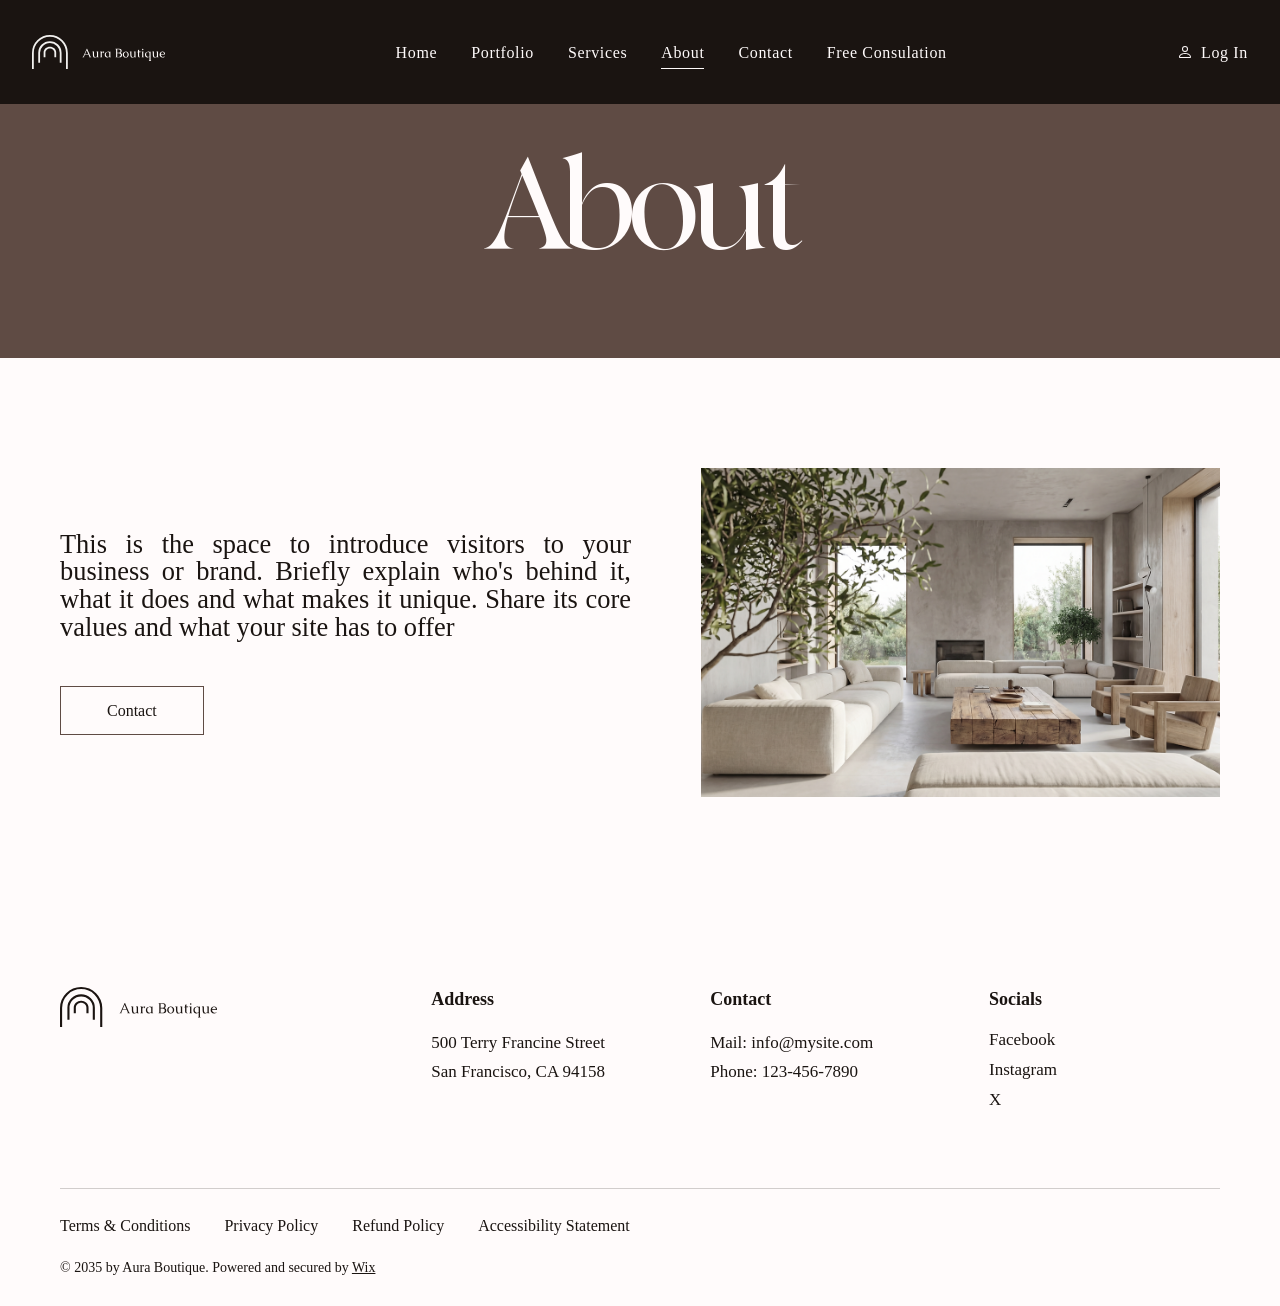
==== pages/about.html @ 4ff27be2 "commit three" ====
<!doctype html>
<html lang="en">
<head>
  <meta charset="UTF-8" />
  <meta name="viewport" content="width=device-width, initial-scale=1.0" />
  <title>About | Interior Design Company</title>
  <link rel="stylesheet" href="../css/reset.css" />
  <link rel="stylesheet" href="../css/style.css" />
</head>
<body>
  <header class="navbar">
    <div class="navbar-inner">
      <a href="../index.html" class="brand">
        <img class="brand-logo" src="../img/logo.svg" alt="Aura Boutique" />
      </a>
      <nav class="nav-links" aria-label="Site">
        <ul>
          <li><a class="nav-item" href="../index.html">Home</a></li>
          <li><a class="nav-item" href="./portfolio.html">Portfolio</a></li>
          <li><a class="nav-item" href="./services.html">Services</a></li>
          <li><a class="nav-item active" href="./about.html">About</a></li>
          <li><a class="nav-item" href="./contact.html">Contact</a></li>
          <li><a class="nav-item" href="./contact.html">Free Consulation</a></li>
        </ul>
      </nav>
      <a class="login" href="#">
        <svg xmlns="http://www.w3.org/2000/svg" width="16" height="16" fill="currentColor" class="bi bi-person" viewBox="0 0 16 16">
          <path d="M8 8a3 3 0 1 0 0-6 3 3 0 0 0 0 6m2-3a2 2 0 1 1-4 0 2 2 0 0 1 4 0m4 8c0 1-1 1-1 1H3s-1 0-1-1 1-4 6-4 6 3 6 4m-1-.004c-.001-.246-.154-.986-.832-1.664C11.516 10.68 10.289 10 8 10s-3.516.68-4.168 1.332c-.678.678-.83 1.418-.832 1.664z"/>
        </svg>
        <span>Log In</span>
      </a>
      <button class="hamburger" type="button" aria-label="Menu" aria-expanded="false">
        <span></span>
        <span></span>
        <span></span>
      </button>
    </div>
  </header>

  <div class="menu-overlay" id="menu-overlay" aria-hidden="true">
    <button class="menu-close" type="button" aria-label="Close">
      <svg xmlns="http://www.w3.org/2000/svg" width="28" height="28" viewBox="0 0 28 28" fill="none" stroke="currentColor" stroke-width="1.4">
        <path d="M3 3l22 22M25 3L3 25"/>
      </svg>
    </button>
    <nav class="menu-nav">
      <ul>
        <li><a class="menu-item" href="../index.html">Home</a></li>
        <li><a class="menu-item" href="./portfolio.html">Portfolio</a></li>
        <li><a class="menu-item" href="./services.html">Services</a></li>
        <li><a class="menu-item active" href="./about.html">About</a></li>
        <li><a class="menu-item" href="./contact.html">Contact</a></li>
        <li><a class="menu-item" href="./contact.html">Free Consulation</a></li>
      </ul>
    </nav>
  </div>

  <main>
    <section class="page-hero">
      <div class="container">
        <h1 class="page-title">About</h1>
      </div>
    </section>

    <section class="about">
      <div class="container about-grid">
        <div class="about-text">
          <p>This is the space to introduce visitors to your business or brand. Briefly explain who's behind it, what it does and what makes it unique. Share its core values and what your site has to offer</p>
          <a class="btn-outline-dark" href="./contact.html">Contact</a>
        </div>
        <div class="about-media">
          <img src="../img/about.jpg" alt="Interior design" />
        </div>
      </div>
    </section>
  </main>

  <footer class="footer">
    <div class="container">
      <div class="footer-top">
        <div class="footer-brand">
          <img src="../img/logo-footer.svg" alt="Aura Boutique" />
        </div>
        <div class="footer-col">
          <h4>Address</h4>
          <p>500 Terry Francine Street<br />San Francisco, CA 94158</p>
        </div>
        <div class="footer-col">
          <h4>Contact</h4>
          <p>Mail: info@mysite.com<br />Phone: 123-456-7890</p>
        </div>
        <div class="footer-col">
          <h4>Socials</h4>
          <ul class="footer-socials">
            <li><a href="https://www.facebook.com/wix">Facebook</a></li>
            <li><a href="https://www.instagram.com/wix">Instagram</a></li>
            <li><a href="https://www.twitter.com/wix">X</a></li>
          </ul>
        </div>
      </div>
      <div class="footer-bottom">
        <ul class="footer-links">
          <li><a href="#">Terms &amp; Conditions</a></li>
          <li><a href="#">Privacy Policy</a></li>
          <li><a href="#">Refund Policy</a></li>
          <li><a href="#">Accessibility Statement</a></li>
        </ul>
        <p class="footer-copy">© 2035 by Aura Boutique. Powered and secured by <a href="https://www.wix.com/">Wix</a></p>
      </div>
    </div>
  </footer>

  <script src="../js/script.js"></script>
</body>
</html>
---- css/style.css ----
@font-face {
  font-family: "Crave Fine";
  src: url("../fonts/crave-fine-400.woff2") format("woff2");
  font-weight: 400;
  font-style: normal;
  font-display: swap;
}

@font-face {
  font-family: "Crave Fine";
  src: url("../fonts/crave-fine-700.woff2") format("woff2");
  font-weight: 700;
  font-style: normal;
  font-display: swap;
}

@font-face {
  font-family: "Caudex";
  src: url("../fonts/caudex-400.woff2") format("woff2");
  font-weight: 400;
  font-style: normal;
  font-display: swap;
}

@font-face {
  font-family: "Caudex";
  src: url("../fonts/caudex-700.woff2") format("woff2");
  font-weight: 700;
  font-style: normal;
  font-display: swap;
}

:root {
  --dark: #1a1411;
  --cream: #fffbfb;
  --taupe: #5f4b44;
  --line-dark: #1b2928;
  --nav-h: 104px;
}

.container {
  width: min(1160px, 100% - 64px);
  margin-inline: auto;
}

section[id] {
  scroll-margin-top: calc(var(--nav-h) + 4px);
}

.navbar {
  position: fixed;
  inset: 0 0 auto 0;
  z-index: 100;
  height: var(--nav-h);
  background-color: var(--dark);
}

.navbar-inner {
  height: 100%;
  display: flex;
  align-items: center;
  justify-content: space-between;
  gap: 24px;
  padding-inline: 32px;
}

.brand-logo {
  height: 34px;
  width: auto;
}

.nav-links ul {
  display: flex;
  align-items: center;
  gap: 34px;
}

.nav-item {
  font-size: 16px;
  letter-spacing: 0.04em;
  color: var(--cream);
  position: relative;
  padding-bottom: 4px;
  transition: opacity 0.25s ease;
}

.nav-item:hover {
  opacity: 0.7;
}

.nav-item.active {
  opacity: 1;
}

.nav-item.active::after {
  content: "";
  position: absolute;
  left: 0;
  right: 0;
  bottom: -2px;
  height: 1px;
  background-color: var(--cream);
}

.login {
  display: inline-flex;
  align-items: center;
  gap: 8px;
  font-size: 16px;
  letter-spacing: 0.04em;
  color: var(--cream);
  transition: opacity 0.25s ease;
}

.login:hover {
  opacity: 0.7;
}

.hamburger {
  display: none;
  width: 65px;
  height: 65px;
  flex-direction: column;
  align-items: center;
  justify-content: center;
  gap: 7px;
  background-color: var(--taupe);
}

.hamburger span {
  display: block;
  width: 28px;
  height: 2px;
  background-color: var(--cream);
}

.menu-overlay {
  position: fixed;
  inset: 0;
  z-index: 200;
  background-color: var(--dark);
  display: flex;
  align-items: center;
  padding: 24px 40px;
  opacity: 0;
  visibility: hidden;
  transition: opacity 0.3s ease, visibility 0.3s ease;
}

.menu-overlay.open {
  opacity: 1;
  visibility: visible;
}

.menu-close {
  position: absolute;
  top: 20px;
  right: 32px;
  color: var(--cream);
  transition: opacity 0.25s ease;
}

.menu-close:hover {
  opacity: 0.6;
}

.menu-nav {
  width: 100%;
}

.menu-nav ul {
  width: min(480px, 100%);
}

.menu-nav li {
  border-bottom: 1px solid rgba(255, 251, 250, 0.25);
}

.menu-item {
  display: block;
  padding: 18px 0;
  font-size: 30px;
  color: var(--cream);
  transition: opacity 0.25s ease;
}

.menu-item:hover {
  opacity: 0.6;
}

.menu-item.active {
  text-decoration: underline;
  text-underline-offset: 8px;
}

.hero {
  min-height: calc(100vh - var(--nav-h));
  min-height: calc(100svh - var(--nav-h));
  padding-top: var(--nav-h);
  background-image: linear-gradient(rgba(26, 20, 17, 0.55), rgba(26, 20, 17, 0.3)), url("../img/hero-bg.png");
  background-size: cover;
  background-position: center;
  display: flex;
}

.hero-content {
  width: min(1160px, 100% - 64px);
  margin-inline: auto;
  display: flex;
  flex-direction: column;
  align-items: center;
  justify-content: flex-start;
  text-align: center;
  padding-block: 60px 70px;
}

.hero h1 {
  font-family: "Crave Fine", serif;
  font-weight: 400;
  font-size: clamp(3.4rem, 11.5vw, 8.1rem);
  line-height: 0.95;
  letter-spacing: -0.05em;
  color: var(--cream);
}

.hero-subtitle {
  margin-top: 26px;
  font-size: clamp(0.75rem, 1.1vw, 0.85rem);
  color: var(--cream);
}

.hero-circle {
  margin-top: auto;
  align-self: center;
  width: 261px;
  height: 261px;
  border: 1px solid var(--cream);
  border-radius: 50%;
  display: flex;
  align-items: center;
  justify-content: center;
  text-align: center;
  font-size: 19px;
  color: var(--cream);
  transition: background-color 0.3s ease, color 0.3s ease;
}

.hero-circle:hover {
  background-color: var(--cream);
  color: var(--dark);
}

@media (min-width: 993px) {
  .hero-circle {
    align-self: flex-end;
    margin-right: 56px;
  }
}

.about {
  background-color: var(--cream);
  padding-block: 110px;
}

.about-grid {
  display: grid;
  grid-template-columns: 1.1fr 1fr;
  gap: 70px;
  align-items: center;
}

.about-text h2 {
  font-size: clamp(0.75rem, 1.1vw, 0.85rem);
  font-weight: 400;
  color: var(--dark);
  margin-bottom: 40px;
}

.about-text p {
  font-size: clamp(1.2rem, 2.35vw, 1.65rem);
  line-height: 1.05;
  text-align: justify;
  color: var(--dark);
  margin-bottom: 44px;
}

.btn-outline-dark {
  display: inline-block;
  border: 1px solid var(--taupe);
  color: var(--dark);
  font-size: 16px;
  padding: 13px 46px;
  transition: background-color 0.3s ease, color 0.3s ease;
}

.btn-outline-dark:hover {
  background-color: var(--taupe);
  color: var(--cream);
}

.about-media img {
  width: 100%;
  height: auto;
  object-fit: cover;
}

.services {
  background-color: var(--taupe);
  padding-block: 110px;
}

.section-title {
  font-family: "Crave Fine", serif;
  font-weight: 400;
  font-size: clamp(2.8rem, 9.25vw, 6.5rem);
  line-height: 0.85;
  letter-spacing: -0.05em;
  color: var(--cream);
  margin-bottom: 70px;
}

.service-row {
  display: flex;
  align-items: center;
  justify-content: space-between;
  gap: 32px;
  padding-block: 30px;
  border-top: 1px solid rgba(255, 251, 250, 0.35);
}

.service-row:last-child {
  border-bottom: 1px solid rgba(255, 251, 250, 0.35);
}

.service-info h3 {
  font-weight: 400;
  font-size: clamp(1.3rem, 2.7vw, 1.9rem);
  color: var(--cream);
}

.service-info p {
  margin-top: 10px;
  font-size: 14px;
  color: var(--cream);
}

.btn-outline-light {
  display: inline-block;
  flex-shrink: 0;
  border: 1px solid var(--cream);
  color: var(--cream);
  font-size: 14px;
  padding: 11px 34px;
  transition: background-color 0.3s ease, color 0.3s ease;
}

.btn-outline-light:hover {
  background-color: var(--cream);
  color: var(--taupe);
}

.projects {
  background-color: var(--dark);
  padding-block: 110px;
}

.projects-grid {
  display: grid;
  grid-template-columns: repeat(3, 1fr);
  gap: 44px;
}

.project-card figure {
  overflow: hidden;
}

.project-card img {
  width: 100%;
  height: auto;
  aspect-ratio: 137 / 100;
  object-fit: cover;
  transition: transform 0.5s ease;
}

.project-card a:hover img {
  transform: scale(1.04);
}

.project-number {
  display: none;
}

.project-card h3 {
  margin-top: clamp(18px, 3vw, 34px);
  font-weight: 400;
  font-size: clamp(1.2rem, 2.35vw, 1.65rem);
  line-height: 1.1;
  color: var(--cream);
}

.project-desc {
  margin-top: 4px;
  font-size: clamp(0.8rem, 1.16vw, 0.85rem);
  line-height: 1.45;
  color: var(--cream);
}

.projects-more {
  margin-top: 64px;
}

.projects-more a {
  font-size: 18px;
  color: var(--cream);
  text-decoration: underline;
  text-underline-offset: 6px;
  transition: opacity 0.25s ease;
}

.projects-more a:hover {
  opacity: 0.6;
}

.contact {
  display: grid;
  grid-template-columns: 1fr 1fr;
  background-color: var(--dark);
}

.contact-media img {
  width: 100%;
  height: 100%;
  object-fit: cover;
}

.contact-panel {
  background-color: var(--cream);
  padding: clamp(48px, 6vw, 90px);
}

.contact-panel h2 {
  font-size: clamp(2.1rem, 3vw, 2.6rem);
  font-weight: 400;
  letter-spacing: -0.05em;
  color: var(--dark);
  margin-bottom: 44px;
}

.contact-form .form-row {
  display: grid;
  grid-template-columns: 1fr 1fr;
  gap: 30px;
}

.form-field {
  margin-bottom: 30px;
}

.form-field label {
  display: block;
  font-size: 14px;
  color: var(--dark);
  margin-bottom: 8px;
}

.form-field input,
.form-field textarea {
  width: 100%;
  background: transparent;
  border: none;
  border-bottom: 1px solid rgba(26, 20, 17, 0.45);
  padding: 8px 0;
  font-size: 16px;
  outline: none;
  transition: border-color 0.25s ease;
}

.form-field input:focus,
.form-field textarea:focus {
  border-bottom-color: var(--dark);
}

.form-field textarea {
  resize: vertical;
}

.form-submit {
  border-color: var(--line-dark);
  background: transparent;
}

.form-submit:hover {
  background-color: var(--line-dark);
  color: var(--cream);
}

.page-hero {
  background-color: var(--taupe);
  padding-top: var(--nav-h);
  padding-bottom: clamp(20px, 2vw, 30px);
}

.page-hero .container {
  padding-top: clamp(40px, 4.7vw, 53px);
  text-align: center;
}

.page-title {
  font-family: "Crave Fine", serif;
  font-weight: 400;
  font-size: clamp(4rem, 11.5vw, 8.1rem);
  line-height: 0.8;
  letter-spacing: -0.05em;
  color: var(--cream);
  margin-bottom: clamp(40px, 6.4vw, 72px);
}

.page-title.split {
  font-size: clamp(4.5rem, 13.4vw, 9.4rem);
  line-height: 1.25;
  letter-spacing: 0;
  margin-bottom: clamp(36px, 5.4vw, 61px);
}

.services-hero .container {
  padding-top: clamp(60px, 8.7vw, 97px);
}

.portfolio-gallery {
  display: grid;
  grid-template-columns: repeat(2, 1fr);
  gap: clamp(24px, 2.6vw, 29px);
  text-align: left;
}

.portfolio-gallery figure img {
  width: 100%;
  aspect-ratio: 137 / 100;
  object-fit: cover;
}

.gallery-title {
  margin-top: clamp(18px, 3.2vw, 36px);
  font-family: "Crave Fine", serif;
  font-weight: 400;
  font-size: clamp(1rem, 1.54vw, 1.08rem);
  line-height: 1.4;
  color: var(--cream);
}

.gallery-desc {
  margin-top: 2px;
  font-size: clamp(0.8rem, 1.16vw, 0.82rem);
  line-height: 1.4;
  color: var(--cream);
}

.services-page-list {
  text-align: left;
}

.services-page-list .service-info h3 {
  font-family: "Crave Fine", serif;
  font-weight: 400;
  font-size: clamp(1.1rem, 2.14vw, 1.5rem);
}

.footer {
  background-color: var(--cream);
  padding-block: 80px 30px;
}

.footer-top {
  display: grid;
  grid-template-columns: 1.4fr 1fr 1fr 1fr;
  gap: 48px;
}

.footer-brand img {
  height: 40px;
  width: auto;
}

.footer-col h4 {
  font-size: 18px;
  font-weight: 700;
  color: var(--dark);
  margin-bottom: 18px;
}

.footer-col p {
  font-size: 17px;
  line-height: 1.7;
  color: var(--dark);
}

.footer-socials li {
  margin-bottom: 8px;
}

.footer-socials a {
  font-size: 17px;
  color: var(--dark);
  transition: opacity 0.25s ease;
}

.footer-socials a:hover {
  opacity: 0.55;
}

.footer-bottom {
  margin-top: 70px;
  padding-top: 26px;
  border-top: 1px solid rgba(26, 20, 17, 0.2);
}

.footer-links {
  display: flex;
  flex-wrap: wrap;
  gap: 34px;
}

.footer-links a {
  font-size: 16px;
  color: var(--dark);
  transition: opacity 0.25s ease;
}

.footer-links a:hover {
  opacity: 0.55;
}

.footer-copy {
  margin-top: 22px;
  font-size: 14px;
  color: var(--dark);
}

.footer-copy a {
  text-decoration: underline;
}

@media (max-width: 992px) {
  .nav-links,
  .login {
    display: none;
  }

  .hamburger {
    display: flex;
  }

  .about-grid {
    grid-template-columns: 1fr;
    gap: 48px;
  }

  .projects-grid {
    grid-template-columns: 1fr;
    gap: 60px;
  }

  .portfolio-gallery {
    grid-template-columns: 1fr;
  }

  .contact {
    grid-template-columns: 1fr;
  }

  .contact-media img {
    height: 420px;
  }

  .footer-top {
    grid-template-columns: 1fr 1fr;
  }
}

@media (max-width: 560px) {
  .container {
    width: min(1160px, 100% - 40px);
  }

  .navbar-inner {
    padding-inline: 20px;
  }

  .brand-logo {
    height: 28px;
  }

  .hamburger {
    width: 56px;
    height: 56px;
  }

  .hero-content {
    padding-block: 70px 40px;
  }

  .hero-circle {
    width: 220px;
    height: 220px;
  }

  .contact-form .form-row {
    grid-template-columns: 1fr;
    gap: 0;
  }

  .footer-top {
    grid-template-columns: 1fr;
    gap: 40px;
  }
}
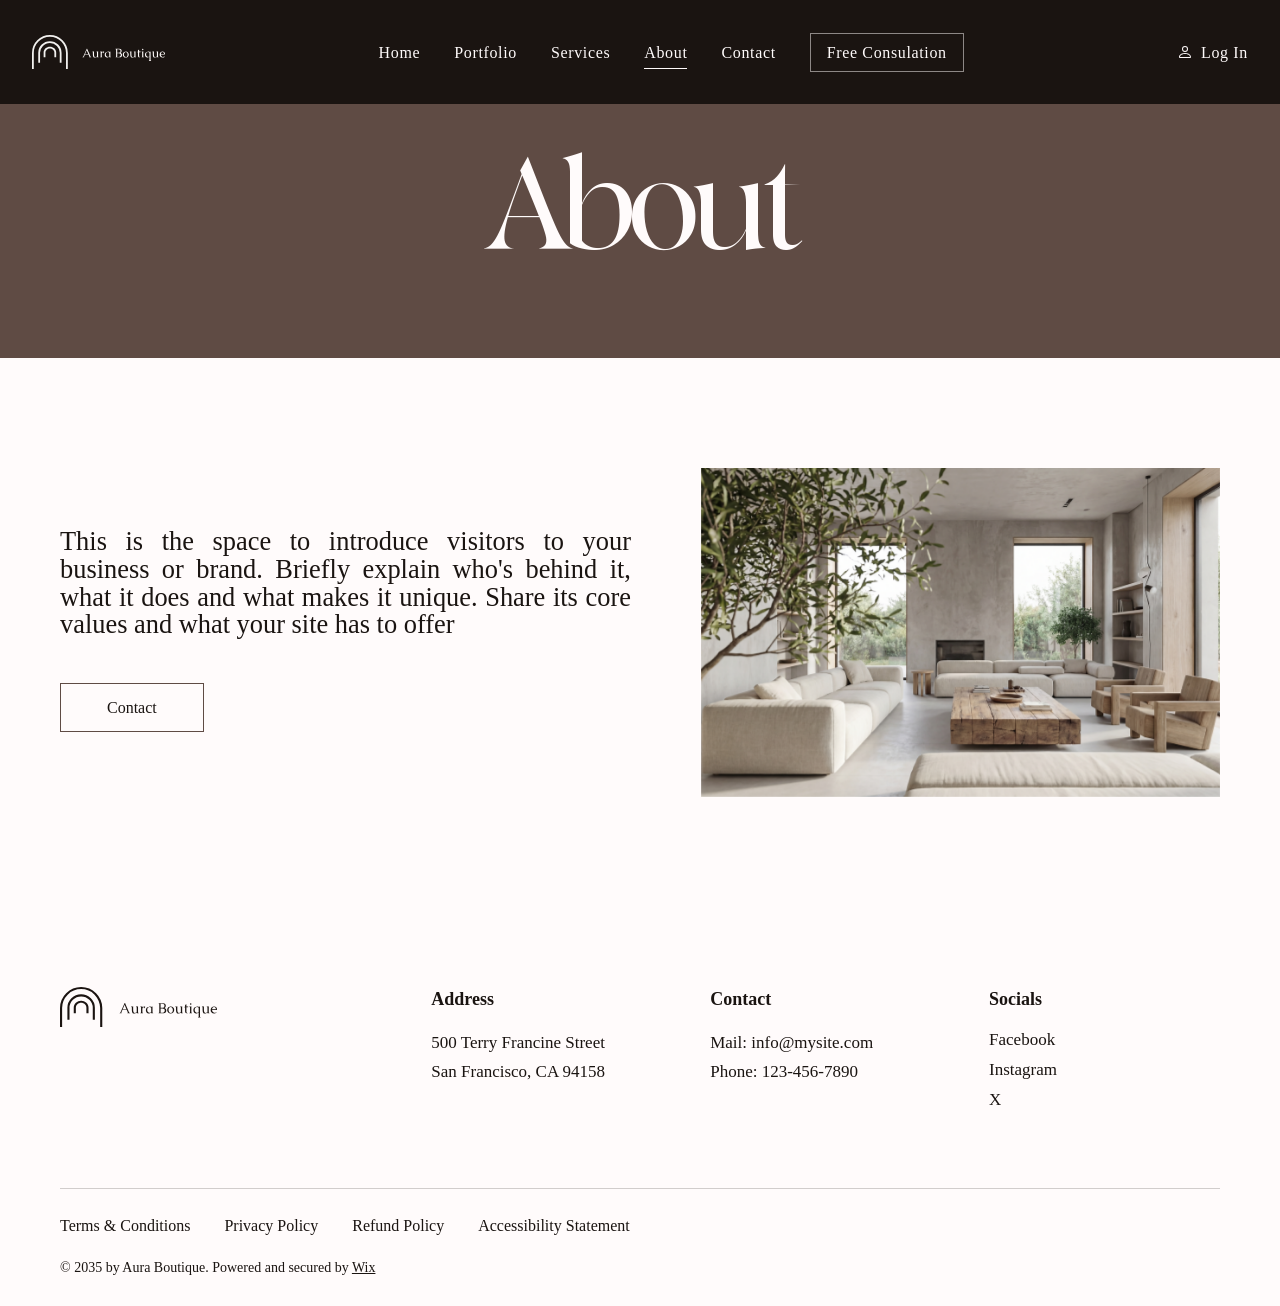
==== commit 3580eb52: "fourth commit" ====
--- a/pages/about.html
+++ b/pages/about.html
@@ -5,7 +5,18 @@
   <meta name="viewport" content="width=device-width, initial-scale=1.0" />
   <title>About | Interior Design Company</title>
   <link rel="stylesheet" href="../css/reset.css" />
-  <link rel="stylesheet" href="../css/style.css" />
+  <link rel="stylesheet" href="../css/fonts.css" />
+  <link rel="stylesheet" href="../css/base.css" />
+  <link rel="stylesheet" href="../css/navbar.css" />
+  <link rel="stylesheet" href="../css/hero.css" />
+  <link rel="stylesheet" href="../css/about.css" />
+  <link rel="stylesheet" href="../css/services.css" />
+  <link rel="stylesheet" href="../css/projects.css" />
+  <link rel="stylesheet" href="../css/contact.css" />
+  <link rel="stylesheet" href="../css/pages.css" />
+  <link rel="stylesheet" href="../css/footer.css" />
+  <link rel="stylesheet" href="../css/responsive.css" />
+  <link rel="stylesheet" href="../css/animations.css" />
 </head>
 <body>
   <header class="navbar">
--- a/css/fonts.css
+++ b/css/fonts.css
@@ -0,0 +1,31 @@
+@font-face {
+  font-family: "Crave Fine";
+  src: url("../fonts/crave-fine-400.woff2") format("woff2");
+  font-weight: 400;
+  font-style: normal;
+  font-display: swap;
+}
+
+@font-face {
+  font-family: "Crave Fine";
+  src: url("../fonts/crave-fine-700.woff2") format("woff2");
+  font-weight: 700;
+  font-style: normal;
+  font-display: swap;
+}
+
+@font-face {
+  font-family: "Caudex";
+  src: url("../fonts/caudex-400.woff2") format("woff2");
+  font-weight: 400;
+  font-style: normal;
+  font-display: swap;
+}
+
+@font-face {
+  font-family: "Caudex";
+  src: url("../fonts/caudex-700.woff2") format("woff2");
+  font-weight: 700;
+  font-style: normal;
+  font-display: swap;
+}
--- a/css/base.css
+++ b/css/base.css
@@ -0,0 +1,8 @@
+.container {
+  width: min(1160px, 100% - 64px);
+  margin-inline: auto;
+}
+
+section[id] {
+  scroll-margin-top: calc(104px + 4px);
+}
--- a/css/navbar.css
+++ b/css/navbar.css
@@ -0,0 +1,145 @@
+.navbar {
+  position: fixed;
+  inset: 0 0 auto 0;
+  z-index: 100;
+  height: 104px;
+  background-color: #1a1411;
+}
+
+.navbar-inner {
+  height: 100%;
+  display: flex;
+  align-items: center;
+  justify-content: space-between;
+  gap: 24px;
+  padding-inline: 32px;
+}
+
+.brand-logo {
+  height: 34px;
+  width: auto;
+}
+
+.nav-links ul {
+  display: flex;
+  align-items: center;
+  gap: 34px;
+}
+
+.nav-item {
+  font-size: 16px;
+  letter-spacing: 0.04em;
+  color: #fffbfb;
+  position: relative;
+  padding-bottom: 4px;
+  transition: opacity 0.25s ease;
+}
+
+.nav-item:hover {
+  opacity: 0.7;
+}
+
+.nav-item.active {
+  opacity: 1;
+}
+
+.nav-item.active::after {
+  content: "";
+  position: absolute;
+  left: 0;
+  right: 0;
+  bottom: -2px;
+  height: 1px;
+  background-color: #fffbfb;
+}
+
+.login {
+  display: inline-flex;
+  align-items: center;
+  gap: 8px;
+  font-size: 16px;
+  letter-spacing: 0.04em;
+  color: #fffbfb;
+  transition: opacity 0.25s ease;
+}
+
+.login:hover {
+  opacity: 0.7;
+}
+
+.hamburger {
+  display: none;
+  width: 65px;
+  height: 65px;
+  flex-direction: column;
+  align-items: center;
+  justify-content: center;
+  gap: 7px;
+  background-color: #5f4b44;
+}
+
+.hamburger span {
+  display: block;
+  width: 28px;
+  height: 2px;
+  background-color: #fffbfb;
+}
+
+.menu-overlay {
+  position: fixed;
+  inset: 0;
+  z-index: 200;
+  background-color: #1a1411;
+  display: flex;
+  align-items: center;
+  padding: 24px 40px;
+  opacity: 0;
+  visibility: hidden;
+  transition: opacity 0.3s ease, visibility 0.3s ease;
+}
+
+.menu-overlay.open {
+  opacity: 1;
+  visibility: visible;
+}
+
+.menu-close {
+  position: absolute;
+  top: 20px;
+  right: 32px;
+  color: #fffbfb;
+  transition: opacity 0.25s ease;
+}
+
+.menu-close:hover {
+  opacity: 0.6;
+}
+
+.menu-nav {
+  width: 100%;
+}
+
+.menu-nav ul {
+  width: min(480px, 100%);
+}
+
+.menu-nav li {
+  border-bottom: 1px solid rgba(255, 251, 250, 0.25);
+}
+
+.menu-item {
+  display: block;
+  padding: 18px 0;
+  font-size: 30px;
+  color: #fffbfb;
+  transition: opacity 0.25s ease;
+}
+
+.menu-item:hover {
+  opacity: 0.6;
+}
+
+.menu-item.active {
+  text-decoration: underline;
+  text-underline-offset: 8px;
+}
--- a/css/hero.css
+++ b/css/hero.css
@@ -0,0 +1,63 @@
+.hero {
+  min-height: calc(100vh - 104px);
+  min-height: calc(100svh - 104px);
+  padding-top: 104px;
+  background-image: linear-gradient(rgba(26, 20, 17, 0.55), rgba(26, 20, 17, 0.3)), url("../img/hero-bg.png");
+  background-size: cover;
+  background-position: center;
+  display: flex;
+}
+
+.hero-content {
+  width: min(1160px, 100% - 64px);
+  margin-inline: auto;
+  display: flex;
+  flex-direction: column;
+  align-items: center;
+  justify-content: flex-start;
+  text-align: center;
+  padding-block: 60px 70px;
+}
+
+.hero h1 {
+  font-family: "Crave Fine", serif;
+  font-weight: 400;
+  font-size: clamp(3.4rem, 11.5vw, 8.1rem);
+  line-height: 0.95;
+  letter-spacing: -0.05em;
+  color: #fffbfb;
+}
+
+.hero-subtitle {
+  margin-top: 26px;
+  font-size: clamp(0.75rem, 1.1vw, 0.85rem);
+  color: #fffbfb;
+}
+
+.hero-circle {
+  margin-top: auto;
+  align-self: center;
+  width: 261px;
+  height: 261px;
+  border: 1px solid #fffbfb;
+  border-radius: 50%;
+  display: flex;
+  align-items: center;
+  justify-content: center;
+  text-align: center;
+  font-size: 19px;
+  color: #fffbfb;
+  transition: background-color 0.3s ease, color 0.3s ease;
+}
+
+.hero-circle:hover {
+  background-color: #fffbfb;
+  color: #1a1411;
+}
+
+@media (min-width: 993px) {
+  .hero-circle {
+    align-self: flex-end;
+    margin-right: 56px;
+  }
+}
--- a/css/about.css
+++ b/css/about.css
@@ -0,0 +1,46 @@
+.about {
+  background-color: #fffbfb;
+  padding-block: 110px;
+}
+
+.about-grid {
+  display: grid;
+  grid-template-columns: 1.1fr 1fr;
+  gap: 70px;
+  align-items: center;
+}
+
+.about-text h2 {
+  font-size: clamp(0.75rem, 1.1vw, 0.85rem);
+  font-weight: 400;
+  color: #1a1411;
+  margin-bottom: 40px;
+}
+
+.about-text p {
+  font-size: clamp(1.2rem, 2.35vw, 1.65rem);
+  line-height: 1.05;
+  text-align: justify;
+  color: #1a1411;
+  margin-bottom: 44px;
+}
+
+.btn-outline-dark {
+  display: inline-block;
+  border: 1px solid #5f4b44;
+  color: #1a1411;
+  font-size: 16px;
+  padding: 13px 46px;
+  transition: background-color 0.3s ease, color 0.3s ease;
+}
+
+.btn-outline-dark:hover {
+  background-color: #5f4b44;
+  color: #fffbfb;
+}
+
+.about-media img {
+  width: 100%;
+  height: auto;
+  object-fit: cover;
+}
--- a/css/services.css
+++ b/css/services.css
@@ -0,0 +1,54 @@
+.services {
+  background-color: #5f4b44;
+  padding-block: 110px;
+}
+
+.section-title {
+  font-family: "Crave Fine", serif;
+  font-weight: 400;
+  font-size: clamp(2.8rem, 9.25vw, 6.5rem);
+  line-height: 0.85;
+  letter-spacing: -0.05em;
+  color: #fffbfb;
+  margin-bottom: 70px;
+}
+
+.service-row {
+  display: flex;
+  align-items: center;
+  justify-content: space-between;
+  gap: 32px;
+  padding-block: 30px;
+  border-top: 1px solid rgba(255, 251, 250, 0.35);
+}
+
+.service-row:last-child {
+  border-bottom: 1px solid rgba(255, 251, 250, 0.35);
+}
+
+.service-info h3 {
+  font-weight: 400;
+  font-size: clamp(1.3rem, 2.7vw, 1.9rem);
+  color: #fffbfb;
+}
+
+.service-info p {
+  margin-top: 10px;
+  font-size: 14px;
+  color: #fffbfb;
+}
+
+.btn-outline-light {
+  display: inline-block;
+  flex-shrink: 0;
+  border: 1px solid #fffbfb;
+  color: #fffbfb;
+  font-size: 14px;
+  padding: 11px 34px;
+  transition: background-color 0.3s ease, color 0.3s ease;
+}
+
+.btn-outline-light:hover {
+  background-color: #fffbfb;
+  color: #5f4b44;
+}
--- a/css/projects.css
+++ b/css/projects.css
@@ -0,0 +1,61 @@
+.projects {
+  background-color: #1a1411;
+  padding-block: 110px;
+}
+
+.projects-grid {
+  display: grid;
+  grid-template-columns: repeat(3, 1fr);
+  gap: 44px;
+}
+
+.project-card figure {
+  overflow: hidden;
+}
+
+.project-card img {
+  width: 100%;
+  height: auto;
+  aspect-ratio: 137 / 100;
+  object-fit: cover;
+  transition: transform 0.5s ease;
+}
+
+.project-card a:hover img {
+  transform: scale(1.04);
+}
+
+.project-number {
+  display: none;
+}
+
+.project-card h3 {
+  margin-top: clamp(18px, 3vw, 34px);
+  font-weight: 400;
+  font-size: clamp(1.2rem, 2.35vw, 1.65rem);
+  line-height: 1.1;
+  color: #fffbfb;
+}
+
+.project-desc {
+  margin-top: 4px;
+  font-size: clamp(0.8rem, 1.16vw, 0.85rem);
+  line-height: 1.45;
+  color: #fffbfb;
+}
+
+.projects-more {
+  margin-top: 64px;
+}
+
+.projects-more a {
+  font-size: 18px;
+  color: #fffbfb;
+  text-decoration: underline;
+  text-underline-offset: 6px;
+  transition: opacity 0.25s ease;
+}
+
+.projects-more a:hover {
+  opacity: 0.6;
+}
--- a/css/contact.css
+++ b/css/contact.css
@@ -0,0 +1,72 @@
+.contact {
+  display: grid;
+  grid-template-columns: 1fr 1fr;
+  background-color: #1a1411;
+}
+
+.contact-media img {
+  width: 100%;
+  height: 100%;
+  object-fit: cover;
+}
+
+.contact-panel {
+  background-color: #fffbfb;
+  padding: clamp(48px, 6vw, 90px);
+}
+
+.contact-panel h2 {
+  font-size: clamp(2.1rem, 3vw, 2.6rem);
+  font-weight: 400;
+  letter-spacing: -0.05em;
+  color: #1a1411;
+  margin-bottom: 44px;
+}
+
+.contact-form .form-row {
+  display: grid;
+  grid-template-columns: 1fr 1fr;
+  gap: 30px;
+}
+
+.form-field {
+  margin-bottom: 30px;
+}
+
+.form-field label {
+  display: block;
+  font-size: 14px;
+  color: #1a1411;
+  margin-bottom: 8px;
+}
+
+.form-field input,
+.form-field textarea {
+  width: 100%;
+  background: transparent;
+  border: none;
+  border-bottom: 1px solid rgba(26, 20, 17, 0.45);
+  padding: 8px 0;
+  font-size: 16px;
+  outline: none;
+  transition: border-color 0.25s ease;
+}
+
+.form-field input:focus,
+.form-field textarea:focus {
+  border-bottom-color: #1a1411;
+}
+
+.form-field textarea {
+  resize: vertical;
+}
+
+.form-submit {
+  border-color: #1b2928;
+  background: transparent;
+}
+
+.form-submit:hover {
+  background-color: #1b2928;
+  color: #fffbfb;
+}
--- a/css/pages.css
+++ b/css/pages.css
@@ -0,0 +1,70 @@
+.page-hero {
+  background-color: #5f4b44;
+  padding-top: 104px;
+  padding-bottom: clamp(20px, 2vw, 30px);
+}
+
+.page-hero .container {
+  padding-top: clamp(40px, 4.7vw, 53px);
+  text-align: center;
+}
+
+.page-title {
+  font-family: "Crave Fine", serif;
+  font-weight: 400;
+  font-size: clamp(4rem, 11.5vw, 8.1rem);
+  line-height: 0.8;
+  letter-spacing: -0.05em;
+  color: #fffbfb;
+  margin-bottom: clamp(40px, 6.4vw, 72px);
+}
+
+.page-title.split {
+  font-size: clamp(4.5rem, 13.4vw, 9.4rem);
+  line-height: 1.25;
+  letter-spacing: 0;
+  margin-bottom: clamp(36px, 5.4vw, 61px);
+}
+
+.services-hero .container {
+  padding-top: clamp(60px, 8.7vw, 97px);
+}
+
+.portfolio-gallery {
+  display: grid;
+  grid-template-columns: repeat(2, 1fr);
+  gap: clamp(24px, 2.6vw, 29px);
+  text-align: left;
+}
+
+.portfolio-gallery figure img {
+  width: 100%;
+  aspect-ratio: 137 / 100;
+  object-fit: cover;
+}
+
+.gallery-title {
+  margin-top: clamp(18px, 3.2vw, 36px);
+  font-family: "Crave Fine", serif;
+  font-weight: 400;
+  font-size: clamp(1rem, 1.54vw, 1.08rem);
+  line-height: 1.4;
+  color: #fffbfb;
+}
+
+.gallery-desc {
+  margin-top: 2px;
+  font-size: clamp(0.8rem, 1.16vw, 0.82rem);
+  line-height: 1.4;
+  color: #fffbfb;
+}
+
+.services-page-list {
+  text-align: left;
+}
+
+.services-page-list .service-info h3 {
+  font-family: "Crave Fine", serif;
+  font-weight: 400;
+  font-size: clamp(1.1rem, 2.14vw, 1.5rem);
+}
--- a/css/footer.css
+++ b/css/footer.css
@@ -0,0 +1,74 @@
+.footer {
+  background-color: #fffbfb;
+  padding-block: 80px 30px;
+}
+
+.footer-top {
+  display: grid;
+  grid-template-columns: 1.4fr 1fr 1fr 1fr;
+  gap: 48px;
+}
+
+.footer-brand img {
+  height: 40px;
+  width: auto;
+}
+
+.footer-col h4 {
+  font-size: 18px;
+  font-weight: 700;
+  color: #1a1411;
+  margin-bottom: 18px;
+}
+
+.footer-col p {
+  font-size: 17px;
+  line-height: 1.7;
+  color: #1a1411;
+}
+
+.footer-socials li {
+  margin-bottom: 8px;
+}
+
+.footer-socials a {
+  font-size: 17px;
+  color: #1a1411;
+  transition: opacity 0.25s ease;
+}
+
+.footer-socials a:hover {
+  opacity: 0.55;
+}
+
+.footer-bottom {
+  margin-top: 70px;
+  padding-top: 26px;
+  border-top: 1px solid rgba(26, 20, 17, 0.2);
+}
+
+.footer-links {
+  display: flex;
+  flex-wrap: wrap;
+  gap: 34px;
+}
+
+.footer-links a {
+  font-size: 16px;
+  color: #1a1411;
+  transition: opacity 0.25s ease;
+}
+
+.footer-links a:hover {
+  opacity: 0.55;
+}
+
+.footer-copy {
+  margin-top: 22px;
+  font-size: 14px;
+  color: #1a1411;
+}
+
+.footer-copy a {
+  text-decoration: underline;
+}
--- a/css/responsive.css
+++ b/css/responsive.css
@@ -0,0 +1,74 @@
+@media (max-width: 992px) {
+  .nav-links,
+  .login {
+    display: none;
+  }
+
+  .hamburger {
+    display: flex;
+  }
+
+  .about-grid {
+    grid-template-columns: 1fr;
+    gap: 48px;
+  }
+
+  .projects-grid {
+    grid-template-columns: 1fr;
+    gap: 60px;
+  }
+
+  .portfolio-gallery {
+    grid-template-columns: 1fr;
+  }
+
+  .contact {
+    grid-template-columns: 1fr;
+  }
+
+  .contact-media img {
+    height: 420px;
+  }
+
+  .footer-top {
+    grid-template-columns: 1fr 1fr;
+  }
+}
+
+@media (max-width: 560px) {
+  .container {
+    width: min(1160px, 100% - 40px);
+  }
+
+  .navbar-inner {
+    padding-inline: 20px;
+  }
+
+  .brand-logo {
+    height: 28px;
+  }
+
+  .hamburger {
+    width: 56px;
+    height: 56px;
+  }
+
+  .hero-content {
+    padding-block: 70px 40px;
+  }
+
+  .hero-circle {
+    width: 220px;
+    height: 220px;
+  }
+
+  .contact-form .form-row {
+    grid-template-columns: 1fr;
+    gap: 0;
+  }
+
+  .footer-top {
+    grid-template-columns: 1fr;
+    gap: 40px;
+  }
+}
--- a/css/animations.css
+++ b/css/animations.css
@@ -0,0 +1,449 @@
+@keyframes fadeUp {
+  from { opacity: 0; transform: translateY(30px); }
+  to { opacity: 1; transform: translateY(0); }
+}
+
+@keyframes fadeIn {
+  from { opacity: 0; }
+  to { opacity: 1; }
+}
+
+@keyframes dropDown {
+  from { transform: translateY(-100%); }
+  to { transform: translateY(0); }
+}
+
+@keyframes titleIn {
+  from { opacity: 0; letter-spacing: 0.1em; filter: blur(12px); transform: translateY(40px); }
+  to { opacity: 1; letter-spacing: -0.05em; filter: blur(0); transform: translateY(0); }
+}
+
+@keyframes floaty {
+  0%, 100% { transform: translateY(0); }
+  50% { transform: translateY(-10px); }
+}
+
+@keyframes ringPulse {
+  0% { box-shadow: 0 0 0 0 rgba(255, 251, 251, 0.35); }
+  100% { box-shadow: 0 0 0 28px rgba(255, 251, 251, 0); }
+}
+
+@keyframes revealUp {
+  from { opacity: 0; transform: translateY(50px); }
+}
+
+@keyframes revealLeft {
+  from { opacity: 0; transform: translateX(-50px); }
+}
+
+@keyframes imgWipe {
+  from { clip-path: inset(0 0 100% 0); transform: scale(1.15); }
+}
+
+@keyframes lineGrow {
+  from { width: 0; }
+}
+
+@keyframes shrinkNav {
+  to { height: 76px; box-shadow: 0 6px 24px rgba(0, 0, 0, 0.25); }
+}
+
+@keyframes heroDrift {
+  from { background-position: center 50%; }
+  to { background-position: center 75%; }
+}
+
+body {
+  animation: fadeIn 0.6s ease both;
+}
+
+.navbar {
+  animation: dropDown 0.7s ease-out both;
+}
+
+.brand-logo {
+  transition: transform 0.35s ease;
+}
+
+.brand:hover .brand-logo {
+  transform: scale(1.06);
+}
+
+.nav-item::after {
+  content: "";
+  position: absolute;
+  left: 0;
+  right: 0;
+  bottom: -2px;
+  height: 1px;
+  background-color: #fffbfb;
+  transform: scaleX(0);
+  transform-origin: left;
+  transition: transform 0.35s ease;
+}
+
+.nav-item:hover::after,
+.nav-item.active::after {
+  transform: scaleX(1);
+}
+
+.nav-item:hover {
+  opacity: 1;
+}
+
+.nav-links li:last-child .nav-item {
+  border: 1px solid rgba(255, 251, 251, 0.5);
+  padding: 8px 16px;
+  transition: background-color 0.3s ease, color 0.3s ease;
+}
+
+.nav-links li:last-child .nav-item::after {
+  display: none;
+}
+
+.nav-links li:last-child .nav-item:hover {
+  background-color: #fffbfb;
+  color: #1a1411;
+}
+
+.login svg {
+  transition: transform 0.3s ease;
+}
+
+.login:hover svg {
+  transform: scale(1.25) rotate(-8deg);
+}
+
+.hamburger span {
+  transition: transform 0.3s ease, width 0.3s ease;
+}
+
+.hamburger:hover span:nth-child(1),
+.hamburger:hover span:nth-child(3) {
+  width: 20px;
+}
+
+.hamburger:hover span:nth-child(2) {
+  transform: translateX(4px);
+}
+
+.menu-overlay {
+  clip-path: circle(0% at 100% 0%);
+  transition: opacity 0.4s ease, visibility 0.4s ease, clip-path 0.6s ease-in-out;
+}
+
+.menu-overlay.open {
+  clip-path: circle(150% at 100% 0%);
+}
+
+.menu-nav li {
+  opacity: 0;
+  transform: translateX(-30px);
+  transition: opacity 0.5s ease, transform 0.5s ease;
+}
+
+.menu-overlay.open .menu-nav li {
+  opacity: 1;
+  transform: translateX(0);
+}
+
+.menu-overlay.open .menu-nav li:nth-child(1) { transition-delay: 0.25s; }
+.menu-overlay.open .menu-nav li:nth-child(2) { transition-delay: 0.32s; }
+.menu-overlay.open .menu-nav li:nth-child(3) { transition-delay: 0.39s; }
+.menu-overlay.open .menu-nav li:nth-child(4) { transition-delay: 0.46s; }
+.menu-overlay.open .menu-nav li:nth-child(5) { transition-delay: 0.53s; }
+.menu-overlay.open .menu-nav li:nth-child(6) { transition-delay: 0.6s; }
+
+.menu-item {
+  transition: opacity 0.25s ease, padding-left 0.3s ease;
+}
+
+.menu-item:hover {
+  opacity: 1;
+  padding-left: 16px;
+}
+
+.menu-close svg {
+  transition: transform 0.4s ease;
+}
+
+.menu-close:hover svg {
+  transform: rotate(90deg);
+}
+
+.hero h1 {
+  animation: titleIn 1.4s ease-out 0.3s both;
+}
+
+.hero-subtitle {
+  animation: fadeUp 0.9s ease 1.1s both;
+}
+
+.hero-circle {
+  animation: fadeIn 1s ease 1.5s both, floaty 5s ease-in-out 2.5s infinite, ringPulse 2.4s ease-out 2.5s infinite;
+  transition: background-color 0.3s ease, color 0.3s ease, letter-spacing 0.3s ease;
+}
+
+.hero-circle:hover {
+  letter-spacing: 0.08em;
+}
+
+.page-title {
+  animation: fadeUp 0.9s ease-out 0.2s both;
+}
+
+.page-hero .container > *:not(.page-title) {
+  animation: fadeUp 0.9s ease 0.45s both;
+}
+
+.section-title {
+  padding-bottom: 14px;
+}
+
+.section-title::after {
+  content: "";
+  display: block;
+  height: 1px;
+  width: 100%;
+  margin-top: 26px;
+  background-color: rgba(255, 251, 251, 0.5);
+}
+
+.btn-outline-dark,
+.btn-outline-light {
+  position: relative;
+  overflow: hidden;
+  z-index: 0;
+  transition: color 0.35s ease, border-color 0.35s ease, transform 0.25s ease;
+}
+
+.btn-outline-dark::before,
+.btn-outline-light::before {
+  content: "";
+  position: absolute;
+  inset: 0;
+  z-index: -1;
+  transform: translateY(101%);
+  transition: transform 0.35s ease;
+}
+
+.btn-outline-dark::before {
+  background-color: #5f4b44;
+}
+
+.btn-outline-light::before {
+  background-color: #fffbfb;
+}
+
+.btn-outline-dark:hover,
+.btn-outline-light:hover {
+  background-color: transparent;
+  transform: translateY(-2px);
+}
+
+.btn-outline-dark:hover::before,
+.btn-outline-light:hover::before {
+  transform: translateY(0);
+}
+
+.btn-outline-dark:active,
+.btn-outline-light:active {
+  transform: translateY(0) scale(0.97);
+}
+
+.form-submit:hover {
+  background-color: transparent;
+}
+
+.form-submit::before {
+  background-color: #1b2928;
+}
+
+.service-row {
+  transition: padding-left 0.4s ease, background-color 0.4s ease;
+}
+
+.service-row:hover {
+  padding-left: 18px;
+  background-color: rgba(255, 251, 251, 0.05);
+}
+
+.service-info h3 {
+  transition: letter-spacing 0.4s ease;
+}
+
+.service-row:hover .service-info h3 {
+  letter-spacing: 0.03em;
+}
+
+.project-card {
+  transition: transform 0.45s ease;
+}
+
+.project-card:hover {
+  transform: translateY(-8px);
+}
+
+.project-card img {
+  filter: brightness(0.9);
+  transition: transform 0.8s ease-out, filter 0.5s ease;
+}
+
+.project-card a:hover img {
+  transform: scale(1.08);
+  filter: brightness(1.05);
+}
+
+.project-card h3 {
+  transition: padding-left 0.4s ease;
+}
+
+.project-card a:hover h3 {
+  padding-left: 8px;
+}
+
+.portfolio-gallery figure {
+  overflow: hidden;
+}
+
+.portfolio-gallery figure img {
+  filter: brightness(0.92);
+  transition: transform 0.8s ease-out, filter 0.5s ease;
+}
+
+.portfolio-gallery figure:hover img {
+  transform: scale(1.06);
+  filter: brightness(1.05);
+}
+
+.projects-more a {
+  display: inline-block;
+  transition: opacity 0.25s ease, transform 0.3s ease;
+}
+
+.projects-more a:hover {
+  opacity: 1;
+  transform: translateX(10px);
+}
+
+.about-media,
+.contact-media {
+  overflow: hidden;
+}
+
+.form-field label {
+  transform-origin: left;
+  transition: color 0.25s ease, transform 0.25s ease;
+}
+
+.form-field:focus-within label {
+  transform: translateY(-2px) scale(1.05);
+  color: #5f4b44;
+}
+
+.form-field input,
+.form-field textarea {
+  background-image: linear-gradient(#1a1411, #1a1411);
+  background-repeat: no-repeat;
+  background-position: left bottom;
+  background-size: 0% 2px;
+  transition: background-size 0.4s ease, border-color 0.25s ease;
+}
+
+.form-field input:focus,
+.form-field textarea:focus {
+  background-size: 100% 2px;
+}
+
+.footer-socials a,
+.footer-links a {
+  display: inline-block;
+  transition: opacity 0.25s ease, transform 0.25s ease;
+}
+
+.footer-socials a:hover,
+.footer-links a:hover {
+  opacity: 1;
+  transform: translateX(5px);
+}
+
+.footer-copy a {
+  transition: opacity 0.25s ease;
+}
+
+.footer-copy a:hover {
+  opacity: 0.6;
+}
+
+@supports (animation-timeline: view()) {
+  .navbar {
+    animation: dropDown 0.7s ease-out both, shrinkNav linear both;
+    animation-timeline: auto, scroll(root);
+    animation-range: normal, 0px 120px;
+  }
+
+  .hero {
+    animation: heroDrift linear both;
+    animation-timeline: scroll(root);
+    animation-range: 0 100vh;
+  }
+
+  .about-text > *,
+  .service-row,
+  .project-card,
+  .projects-more,
+  .form-field,
+  .form-submit,
+  .portfolio-gallery figure,
+  .gallery-title,
+  .gallery-desc,
+  .footer-col,
+  .footer-brand,
+  .footer-bottom,
+  .section-title {
+    animation: revealUp linear backwards;
+    animation-timeline: view();
+    animation-range: entry 0% entry 45%;
+  }
+
+  .contact-panel h2 {
+    animation: revealLeft linear backwards;
+    animation-timeline: view();
+    animation-range: entry 0% entry 50%;
+  }
+
+  .about-media img,
+  .contact-media img {
+    animation: imgWipe linear backwards;
+    animation-timeline: view();
+    animation-range: entry 0% cover 40%;
+  }
+
+  .section-title::after {
+    animation: lineGrow linear backwards;
+    animation-timeline: view();
+    animation-range: entry 20% entry 100%;
+  }
+
+  .about-text > *:nth-child(2),
+  .project-card:nth-child(2),
+  .footer-col:nth-of-type(2) {
+    animation-range: entry 8% entry 53%;
+  }
+
+  .about-text > *:nth-child(3),
+  .project-card:nth-child(3),
+  .footer-col:nth-of-type(3) {
+    animation-range: entry 16% entry 61%;
+  }
+}
+
+@media (prefers-reduced-motion: reduce) {
+  *,
+  *::before,
+  *::after {
+    animation: none !important;
+    transition-duration: 0.01ms !important;
+    transition-delay: 0s !important;
+  }
+}
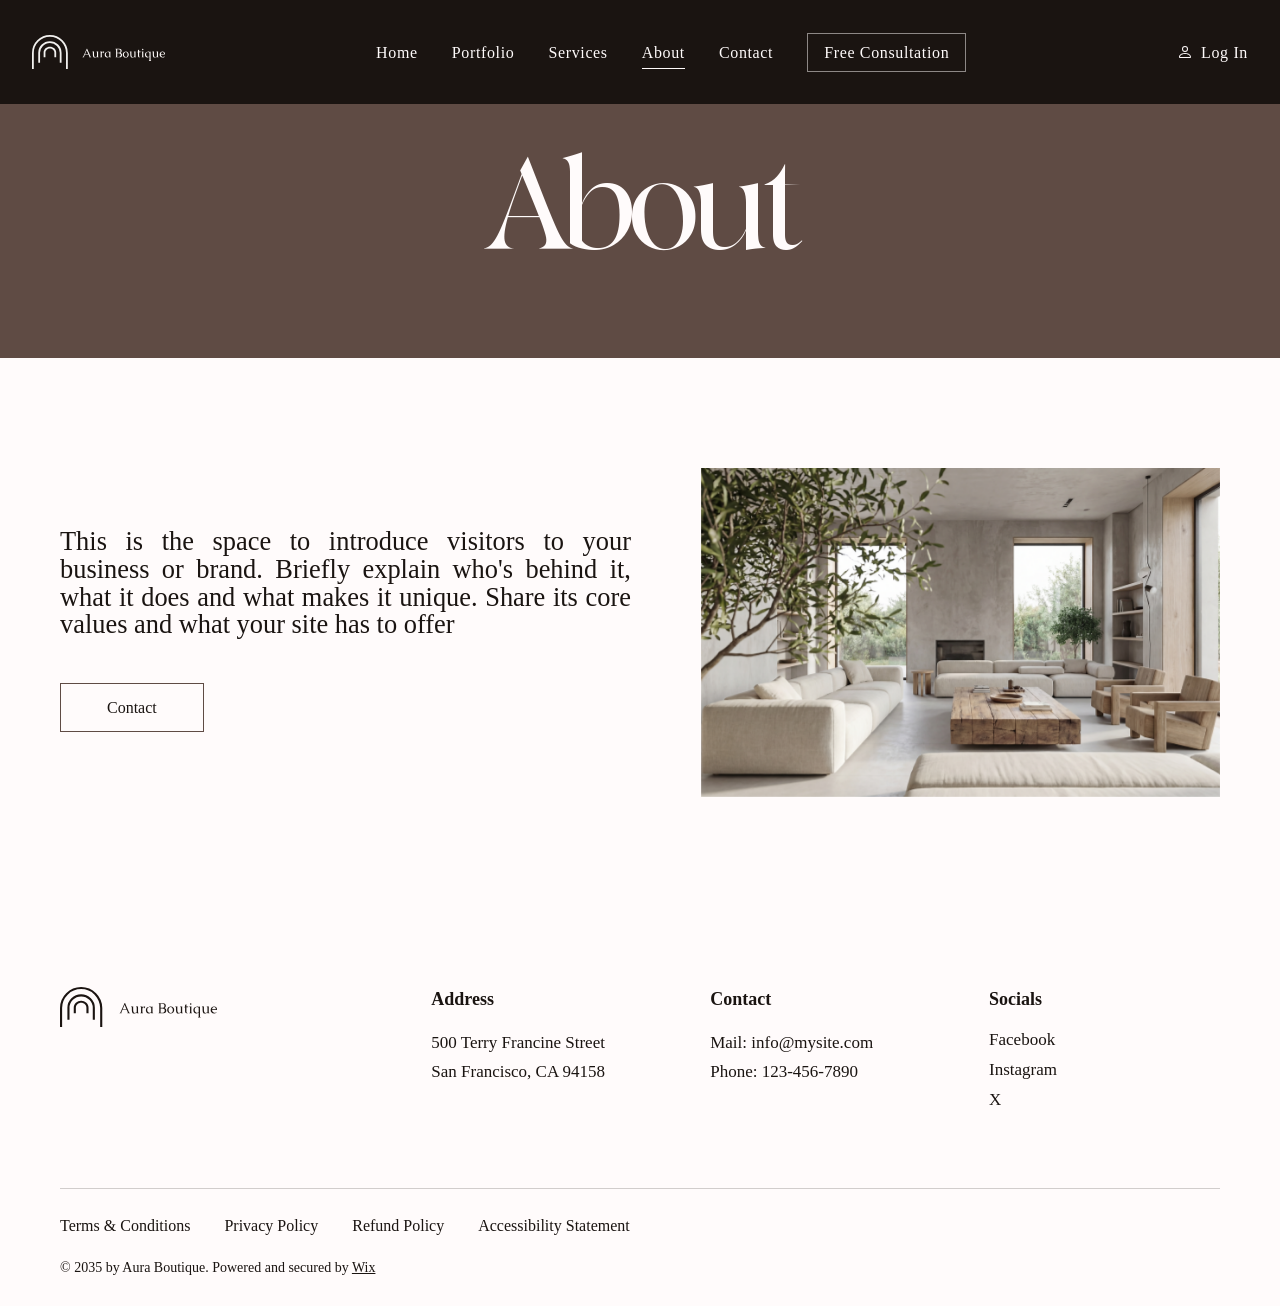
==== commit a6632368: "Fifth commit" ====
--- a/pages/about.html
+++ b/pages/about.html
@@ -31,10 +31,10 @@
           <li><a class="nav-item" href="./services.html">Services</a></li>
           <li><a class="nav-item active" href="./about.html">About</a></li>
           <li><a class="nav-item" href="./contact.html">Contact</a></li>
-          <li><a class="nav-item" href="./contact.html">Free Consulation</a></li>
+          <li><a class="nav-item" href="./consultation.html">Free Consultation</a></li>
         </ul>
       </nav>
-      <a class="login" href="#">
+      <a class="login" href="./login.html">
         <svg xmlns="http://www.w3.org/2000/svg" width="16" height="16" fill="currentColor" class="bi bi-person" viewBox="0 0 16 16">
           <path d="M8 8a3 3 0 1 0 0-6 3 3 0 0 0 0 6m2-3a2 2 0 1 1-4 0 2 2 0 0 1 4 0m4 8c0 1-1 1-1 1H3s-1 0-1-1 1-4 6-4 6 3 6 4m-1-.004c-.001-.246-.154-.986-.832-1.664C11.516 10.68 10.289 10 8 10s-3.516.68-4.168 1.332c-.678.678-.83 1.418-.832 1.664z"/>
         </svg>
@@ -61,7 +61,8 @@
         <li><a class="menu-item" href="./services.html">Services</a></li>
         <li><a class="menu-item active" href="./about.html">About</a></li>
         <li><a class="menu-item" href="./contact.html">Contact</a></li>
-        <li><a class="menu-item" href="./contact.html">Free Consulation</a></li>
+        <li><a class="menu-item" href="./consultation.html">Free Consultation</a></li>
+        <li><a class="menu-item" href="./login.html">Log In</a></li>
       </ul>
     </nav>
   </div>
--- a/css/animations.css
+++ b/css/animations.css
@@ -153,6 +153,7 @@
 .menu-overlay.open .menu-nav li:nth-child(4) { transition-delay: 0.46s; }
 .menu-overlay.open .menu-nav li:nth-child(5) { transition-delay: 0.53s; }
 .menu-overlay.open .menu-nav li:nth-child(6) { transition-delay: 0.6s; }
+.menu-overlay.open .menu-nav li:nth-child(7) { transition-delay: 0.67s; }
 
 .menu-item {
   transition: opacity 0.25s ease, padding-left 0.3s ease;
